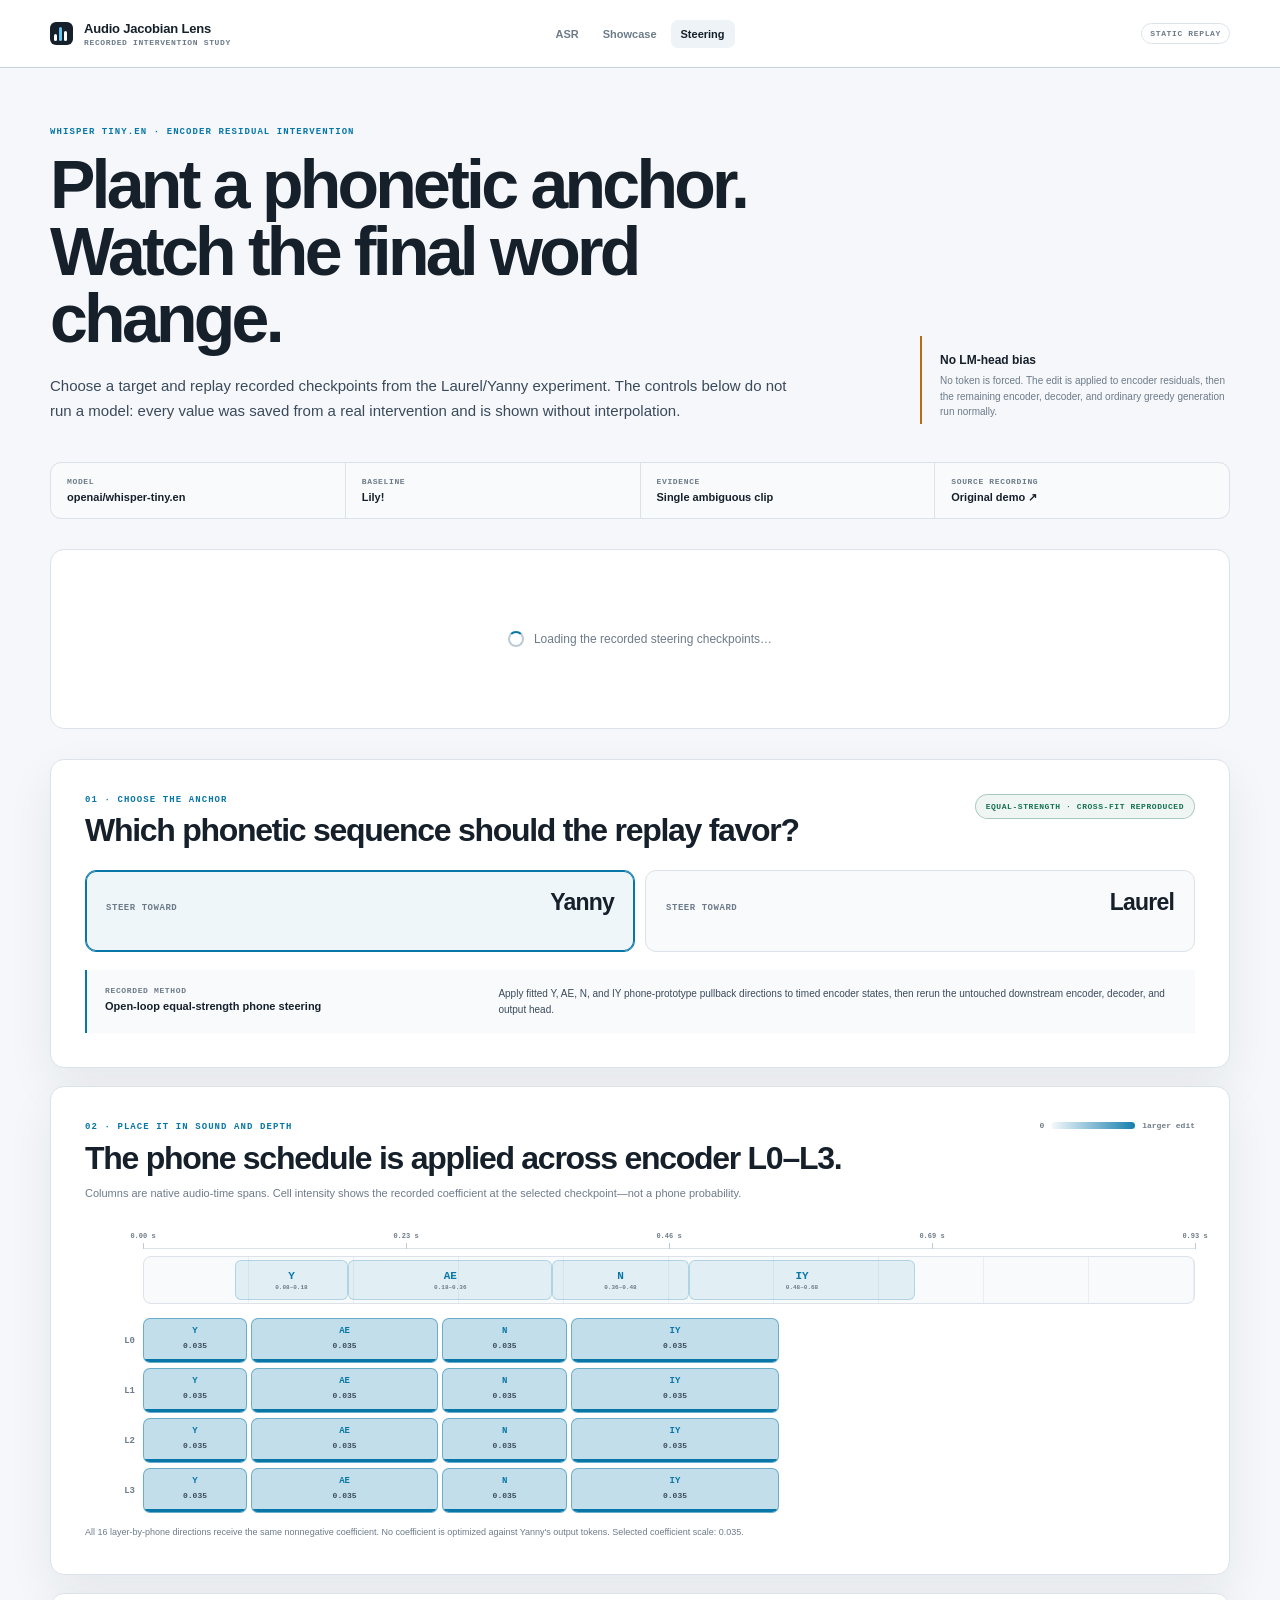
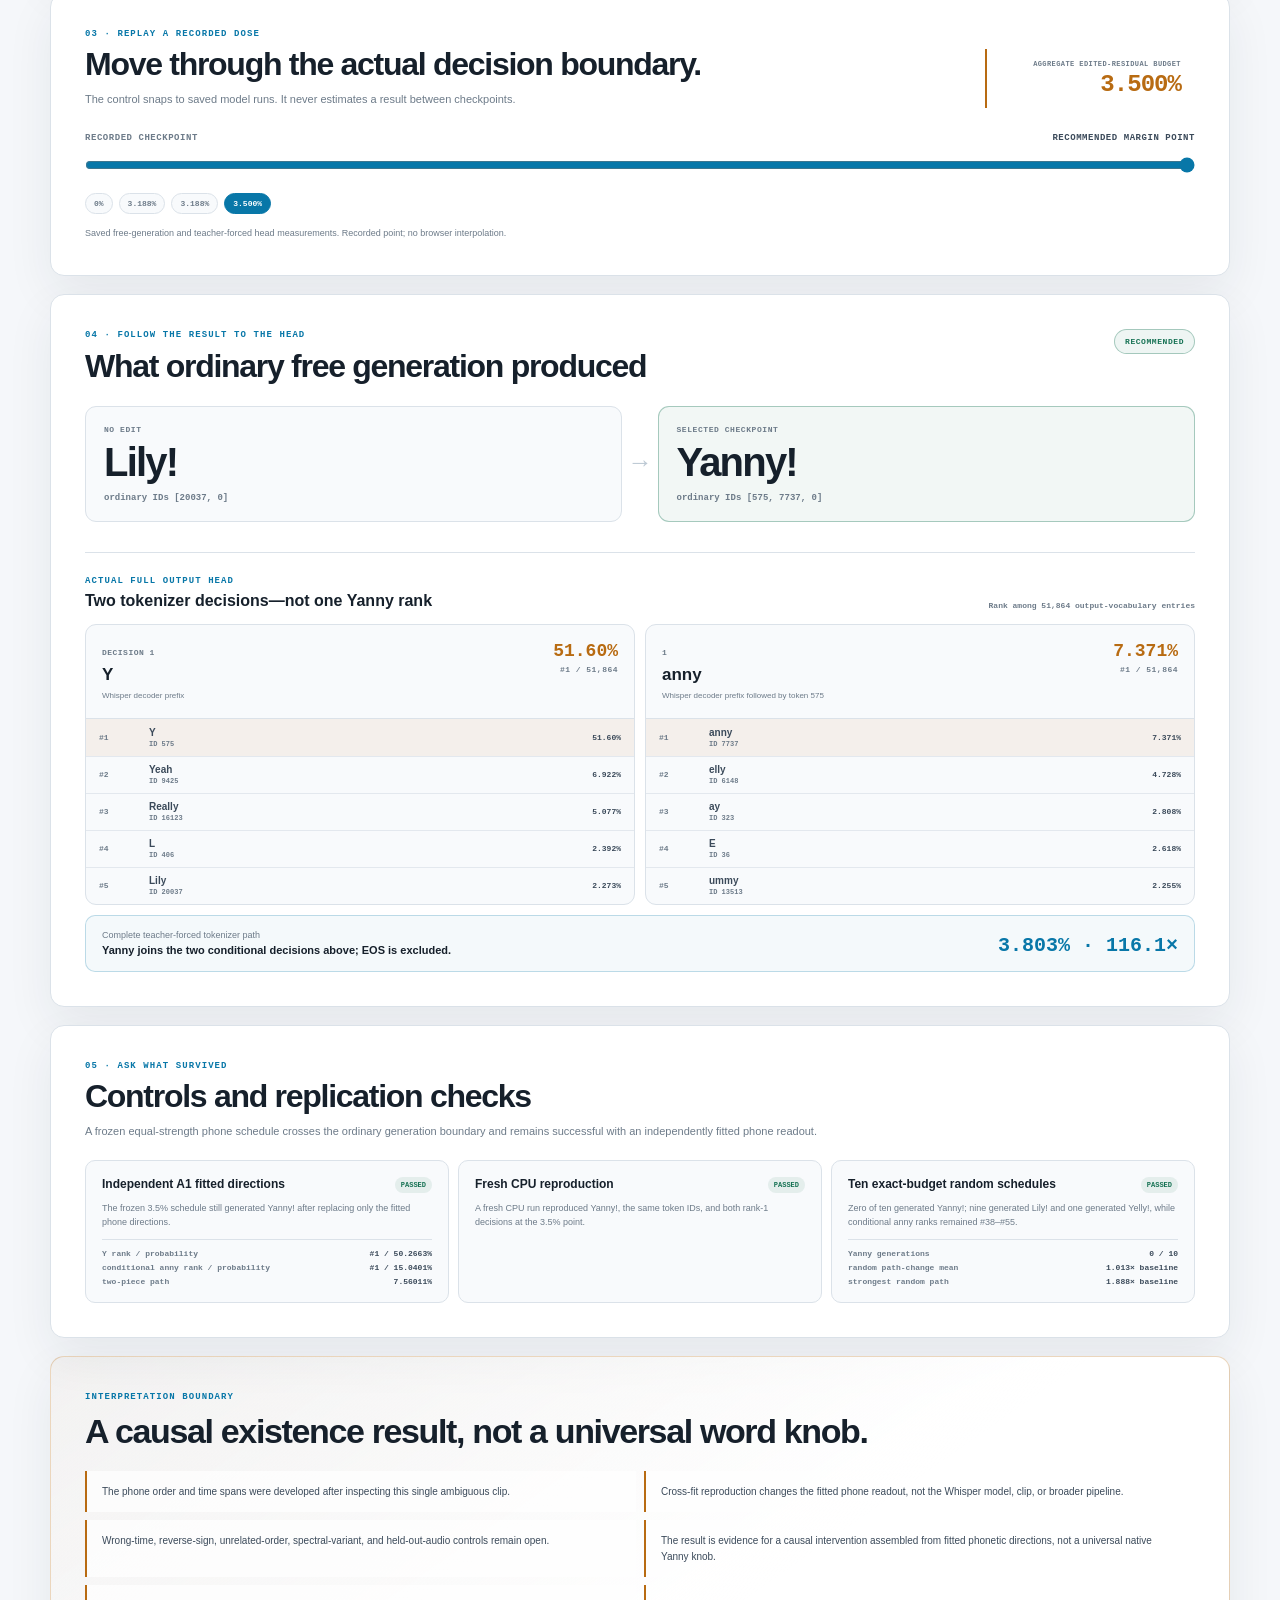
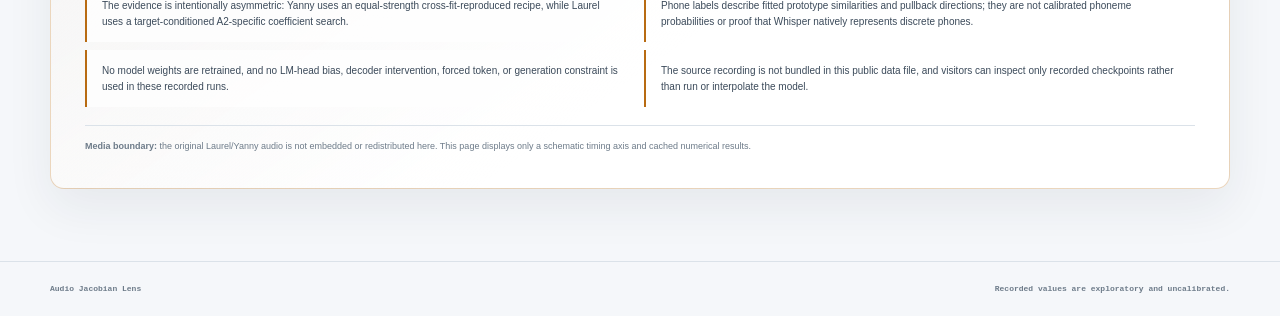
==== web/steering.html @ 64f0570a "Publish fitted-phone steering replay" ====
<!doctype html>
<html lang="en">
  <head>
    <meta charset="UTF-8" />
    <meta name="viewport" content="width=device-width, initial-scale=1.0" />
    <meta name="description" content="Interactive replay of recorded Whisper phone-signature steering experiments." />
    <meta name="theme-color" content="#f6f8fb" />
    <title>Phone Steering Replay · Audio Jacobian Lens</title>
    <link rel="icon" href="./favicon.svg" type="image/svg+xml" />
    <link rel="stylesheet" href="./steering.css?v=1" />
    <script src="./steering.js?v=1" defer></script>
  </head>
  <body data-results-url="./data/phone-steering-results.json">
    <a class="skip-link" href="#steering-main">Skip to the experiment</a>

    <header class="site-header">
      <a class="brand" href="./" aria-label="Audio Jacobian Lens home">
        <span class="brand-mark" aria-hidden="true"><i></i><i></i><i></i></span>
        <span><strong>Audio Jacobian Lens</strong><small>Recorded intervention study</small></span>
      </a>
      <nav aria-label="Project pages">
        <a href="./">ASR</a>
        <a href="./showcase.html">Showcase</a>
        <a href="./steering.html" aria-current="page">Steering</a>
      </nav>
      <span class="static-badge">STATIC REPLAY</span>
    </header>

    <main id="steering-main">
      <section class="hero" aria-labelledby="page-title">
        <div>
          <p class="eyebrow">WHISPER TINY.EN · ENCODER RESIDUAL INTERVENTION</p>
          <h1 id="page-title">Plant a phonetic anchor. Watch the final word change.</h1>
          <p class="hero-copy">Choose a target and replay recorded checkpoints from the Laurel/Yanny experiment. The controls below do not run a model: every value was saved from a real intervention and is shown without interpolation.</p>
        </div>
        <aside class="hero-boundary">
          <strong>No LM-head bias</strong>
          <span>No token is forced. The edit is applied to encoder residuals, then the remaining encoder, decoder, and ordinary greedy generation run normally.</span>
        </aside>
      </section>

      <section class="source-strip" aria-label="Experiment provenance">
        <div><span>Model</span><strong id="model-label">Loading…</strong></div>
        <div><span>Baseline</span><strong id="baseline-label">Loading…</strong></div>
        <div><span>Evidence</span><strong>Single ambiguous clip</strong></div>
        <a id="source-link" href="https://hrbosker.github.io/demos/laurel-yanny/" target="_blank" rel="noreferrer"><span>Source recording</span><strong>Original demo ↗</strong></a>
      </section>

      <div id="load-status" class="load-status" role="status" aria-live="polite">
        <span class="loader" aria-hidden="true"></span>
        Loading the recorded steering checkpoints…
      </div>

      <section id="steering-app" class="steering-app" hidden>
        <section class="target-panel" aria-labelledby="target-title">
          <div class="section-heading">
            <div>
              <p class="eyebrow">01 · CHOOSE THE ANCHOR</p>
              <h2 id="target-title">Which phonetic sequence should the replay favor?</h2>
            </div>
            <span id="evidence-badge" class="evidence-badge"></span>
          </div>
          <div class="target-buttons" role="group" aria-label="Steering target">
            <button type="button" data-target="yanny" aria-pressed="true"><span>Steer toward</span><strong>Yanny</strong></button>
            <button type="button" data-target="laurel" aria-pressed="false"><span>Steer toward</span><strong>Laurel</strong></button>
          </div>
          <div class="method-summary">
            <div><span>Recorded method</span><strong id="method-label"></strong></div>
            <p id="method-description"></p>
          </div>
        </section>

        <section class="schedule-panel" aria-labelledby="schedule-title">
          <div class="section-heading">
            <div>
              <p class="eyebrow">02 · PLACE IT IN SOUND AND DEPTH</p>
              <h2 id="schedule-title">The phone schedule is applied across encoder L0–L3.</h2>
              <p>Columns are native audio-time spans. Cell intensity shows the recorded coefficient at the selected checkpoint—not a phone probability.</p>
            </div>
            <div class="heat-legend" aria-label="Coefficient intensity legend"><span>0</span><i></i><span>larger edit</span></div>
          </div>
          <div class="phone-timeline" aria-label="Target phone timing">
            <div id="timeline-ruler" class="timeline-ruler"></div>
            <div id="phone-ribbon" class="phone-ribbon"></div>
          </div>
          <div id="coefficient-heatmap" class="coefficient-heatmap" role="table" aria-label="Steering coefficients by encoder layer and phone span"></div>
          <p id="coefficient-note" class="micro-note"></p>
        </section>

        <section class="checkpoint-panel" aria-labelledby="checkpoint-title">
          <div class="section-heading checkpoint-heading">
            <div>
              <p class="eyebrow">03 · REPLAY A RECORDED DOSE</p>
              <h2 id="checkpoint-title">Move through the actual decision boundary.</h2>
              <p>The control snaps to saved model runs. It never estimates a result between checkpoints.</p>
            </div>
            <div class="checkpoint-readout">
              <span>Aggregate edited-residual budget</span>
              <strong id="budget-value">—</strong>
            </div>
          </div>
          <label class="range-label" for="checkpoint-range"><span>Recorded checkpoint</span><output id="checkpoint-label" for="checkpoint-range">—</output></label>
          <input id="checkpoint-range" type="range" min="0" max="0" step="1" value="0" disabled />
          <div id="checkpoint-marks" class="checkpoint-marks" aria-label="Recorded checkpoint shortcuts"></div>
          <p id="checkpoint-note" class="micro-note"></p>
        </section>

        <section class="outcome-panel" aria-labelledby="outcome-title">
          <div class="section-heading">
            <div>
              <p class="eyebrow">04 · FOLLOW THE RESULT TO THE HEAD</p>
              <h2 id="outcome-title">What ordinary free generation produced</h2>
            </div>
            <span id="outcome-role" class="outcome-role"></span>
          </div>
          <div class="transcript-flow" aria-live="polite" aria-atomic="true">
            <article>
              <span>No edit</span>
              <strong id="baseline-transcript">—</strong>
              <code id="baseline-token-ids">—</code>
            </article>
            <i aria-hidden="true">→</i>
            <article id="selected-outcome-card">
              <span>Selected checkpoint</span>
              <strong id="selected-transcript">—</strong>
              <code id="selected-token-ids">—</code>
            </article>
          </div>

          <div class="decision-heading">
            <div><p class="eyebrow">ACTUAL FULL OUTPUT HEAD</p><h3 id="decision-title">Tokenizer decisions</h3></div>
            <span id="rank-semantics">Complete vocabulary competition</span>
          </div>
          <div id="decision-grid" class="decision-grid"></div>
          <div id="path-summary" class="path-summary" hidden></div>
        </section>

        <section class="controls-panel" aria-labelledby="controls-title">
          <div class="section-heading">
            <div>
              <p class="eyebrow">05 · ASK WHAT SURVIVED</p>
              <h2 id="controls-title">Controls and replication checks</h2>
              <p id="evidence-summary"></p>
            </div>
          </div>
          <div id="control-grid" class="control-grid"></div>
        </section>

        <section class="interpretation-panel" aria-labelledby="interpretation-title">
          <p class="eyebrow">INTERPRETATION BOUNDARY</p>
          <h2 id="interpretation-title">A causal existence result, not a universal word knob.</h2>
          <div id="caveat-list" class="caveat-list"></div>
          <p class="source-rights"><strong>Media boundary:</strong> the original Laurel/Yanny audio is not embedded or redistributed here. This page displays only a schematic timing axis and cached numerical results.</p>
        </section>
      </section>

      <noscript><p class="load-status error">This replay requires JavaScript to select and render its cached checkpoints.</p></noscript>
    </main>

    <footer><span>Audio Jacobian Lens</span><span>Recorded values are exploratory and uncalibrated.</span></footer>
  </body>
</html>
---- web/steering.css ----
:root {
  color-scheme: light;
  --bg: #f5f7fa;
  --paper: #ffffff;
  --paper-soft: #f8fafc;
  --ink: #16202b;
  --ink-soft: #3b4a5a;
  --muted: #6d7b89;
  --line: #dbe2e9;
  --line-strong: #bdc9d4;
  --blue: #0877a8;
  --blue-rgb: 8, 119, 168;
  --orange: #b86b12;
  --orange-rgb: 184, 107, 18;
  --green: #167254;
  --green-rgb: 22, 114, 84;
  --red: #a13c3c;
  --red-rgb: 161, 60, 60;
  --mono: ui-monospace, SFMono-Regular, Menlo, Monaco, Consolas, monospace;
  --sans: Inter, ui-sans-serif, -apple-system, BlinkMacSystemFont, "Segoe UI", sans-serif;
  --radius: 14px;
  --shadow: 0 18px 48px rgba(25, 42, 60, 0.07);
}

* { box-sizing: border-box; }
html { scroll-behavior: smooth; }
body { margin: 0; background: var(--bg); color: var(--ink); font-family: var(--sans); -webkit-font-smoothing: antialiased; }
button, input { font: inherit; }
button, a { -webkit-tap-highlight-color: transparent; }
a { color: inherit; }
.skip-link { position: fixed; z-index: 100; top: 8px; left: 8px; padding: 10px 14px; border-radius: 8px; background: var(--ink); color: white; transform: translateY(-150%); }
.skip-link:focus { transform: translateY(0); }

.site-header { position: sticky; z-index: 20; top: 0; display: grid; grid-template-columns: minmax(0, 1fr) auto minmax(0, 1fr); align-items: center; gap: 24px; min-height: 68px; padding: 0 max(24px, calc((100vw - 1180px) / 2)); border-bottom: 1px solid rgba(189, 201, 212, 0.8); background: rgba(255, 255, 255, 0.92); backdrop-filter: blur(16px); }
.brand { display: inline-flex; align-items: center; gap: 11px; width: max-content; text-decoration: none; }
.brand > span:last-child, .brand strong, .brand small { display: block; }
.brand strong { font-size: 13px; letter-spacing: -0.015em; }
.brand small { margin-top: 2px; color: var(--muted); font: 600 8px var(--mono); text-transform: uppercase; letter-spacing: 0.08em; }
.brand-mark { display: flex; align-items: flex-end; gap: 2px; width: 23px; height: 23px; padding: 4px; border-radius: 6px; background: var(--ink); }
.brand-mark i { display: block; width: 3px; border-radius: 2px; background: white; }
.brand-mark i:nth-child(1) { height: 7px; }
.brand-mark i:nth-child(2) { height: 14px; background: #63c5ed; }
.brand-mark i:nth-child(3) { height: 10px; }
.site-header nav { display: flex; align-items: center; gap: 4px; }
.site-header nav a { padding: 8px 10px; border-radius: 7px; color: var(--muted); font-size: 11px; font-weight: 650; text-decoration: none; }
.site-header nav a:hover, .site-header nav a:focus-visible { color: var(--ink); background: var(--paper-soft); }
.site-header nav a[aria-current="page"] { color: var(--ink); background: #eef3f7; }
.static-badge { justify-self: end; padding: 5px 8px; border: 1px solid var(--line); border-radius: 999px; color: var(--muted); font: 700 8px var(--mono); letter-spacing: 0.08em; }

main { width: min(1180px, calc(100% - 48px)); margin: 0 auto; padding: 58px 0 72px; }
.hero { display: grid; grid-template-columns: minmax(0, 1fr) 310px; align-items: end; gap: 56px; }
.eyebrow { margin: 0; color: var(--blue); font: 750 9px/1.4 var(--mono); letter-spacing: 0.12em; text-transform: uppercase; }
.hero h1 { max-width: 780px; margin: 12px 0 0; font-size: clamp(38px, 5.5vw, 68px); line-height: 0.99; letter-spacing: -0.055em; }
.hero-copy { max-width: 760px; margin: 20px 0 0; color: var(--ink-soft); font-size: 15px; line-height: 1.7; }
.hero-boundary { padding: 17px 0 4px 18px; border-left: 2px solid var(--orange); }
.hero-boundary strong, .hero-boundary span { display: block; }
.hero-boundary strong { font-size: 12px; }
.hero-boundary span { margin-top: 6px; color: var(--muted); font-size: 10px; line-height: 1.55; }

.source-strip { display: grid; grid-template-columns: repeat(4, minmax(0, 1fr)); gap: 1px; margin-top: 38px; overflow: hidden; border: 1px solid var(--line); border-radius: 11px; background: var(--line); }
.source-strip > * { min-width: 0; padding: 14px 16px; background: var(--paper-soft); text-decoration: none; }
.source-strip span, .source-strip strong { display: block; }
.source-strip span { color: var(--muted); font: 700 8px var(--mono); text-transform: uppercase; letter-spacing: 0.08em; }
.source-strip strong { margin-top: 5px; overflow: hidden; font-size: 11px; text-overflow: ellipsis; white-space: nowrap; }
.source-strip a:hover strong, .source-strip a:focus-visible strong { color: var(--blue); }

.load-status { display: flex; align-items: center; justify-content: center; gap: 10px; min-height: 180px; margin-top: 30px; border: 1px solid var(--line); border-radius: var(--radius); background: var(--paper); color: var(--muted); font-size: 12px; }
.load-status.error { display: block; min-height: 0; padding: 18px; border-color: rgba(var(--red-rgb), 0.35); color: var(--red); }
.loader { width: 16px; height: 16px; border: 2px solid var(--line-strong); border-top-color: var(--blue); border-radius: 50%; animation: spin 0.8s linear infinite; }
@keyframes spin { to { transform: rotate(360deg); } }

.steering-app { display: grid; gap: 18px; margin-top: 30px; }
.target-panel, .schedule-panel, .checkpoint-panel, .outcome-panel, .controls-panel, .interpretation-panel { padding: clamp(22px, 3vw, 34px); border: 1px solid var(--line); border-radius: var(--radius); background: var(--paper); box-shadow: var(--shadow); }
.section-heading { display: flex; align-items: flex-start; justify-content: space-between; gap: 24px; }
.section-heading h2 { max-width: 760px; margin: 7px 0 0; font-size: clamp(22px, 3vw, 32px); line-height: 1.1; letter-spacing: -0.04em; }
.section-heading > div > p:last-child { max-width: 760px; margin: 9px 0 0; color: var(--muted); font-size: 11px; line-height: 1.55; }

.evidence-badge, .outcome-role { flex: 0 0 auto; padding: 7px 10px; border: 1px solid var(--line); border-radius: 999px; color: var(--muted); font: 750 8px var(--mono); text-transform: uppercase; letter-spacing: 0.07em; }
.evidence-badge.strong { border-color: rgba(var(--green-rgb), 0.32); background: rgba(var(--green-rgb), 0.07); color: var(--green); }
.evidence-badge.caution { border-color: rgba(var(--orange-rgb), 0.34); background: rgba(var(--orange-rgb), 0.07); color: var(--orange); }
.evidence-badge.limited { border-color: rgba(var(--red-rgb), 0.28); background: rgba(var(--red-rgb), 0.06); color: var(--red); }

.target-buttons { display: grid; grid-template-columns: repeat(2, minmax(0, 1fr)); gap: 10px; margin-top: 22px; }
.target-buttons button { position: relative; display: flex; align-items: baseline; justify-content: space-between; gap: 12px; min-height: 82px; padding: 18px 20px; border: 1px solid var(--line); border-radius: 11px; background: var(--paper-soft); color: var(--ink); cursor: pointer; text-align: left; transition: border-color 150ms ease, background 150ms ease, transform 150ms ease; }
.target-buttons button:hover { transform: translateY(-1px); border-color: var(--line-strong); }
.target-buttons button:focus-visible { outline: 3px solid rgba(var(--blue-rgb), 0.2); outline-offset: 2px; }
.target-buttons button[aria-pressed="true"] { border-color: var(--blue); background: rgba(var(--blue-rgb), 0.065); box-shadow: inset 0 0 0 1px var(--blue); }
.target-buttons span { color: var(--muted); font: 700 9px var(--mono); text-transform: uppercase; letter-spacing: 0.06em; }
.target-buttons strong { font-size: 23px; letter-spacing: -0.035em; }
.method-summary { display: grid; grid-template-columns: minmax(210px, 0.7fr) minmax(0, 1.3fr); gap: 28px; margin-top: 18px; padding: 16px 18px; border-left: 2px solid var(--blue); background: var(--paper-soft); }
.method-summary span, .method-summary strong { display: block; }
.method-summary span { color: var(--muted); font: 700 8px var(--mono); text-transform: uppercase; letter-spacing: 0.08em; }
.method-summary strong { margin-top: 5px; font-size: 11px; }
.method-summary p { margin: 0; color: var(--ink-soft); font-size: 10px; line-height: 1.55; }

.heat-legend { display: grid; grid-template-columns: auto 84px auto; align-items: center; gap: 7px; color: var(--muted); font: 650 8px var(--mono); }
.heat-legend i { height: 7px; border-radius: 999px; background: linear-gradient(90deg, rgba(var(--blue-rgb), 0.04), rgba(var(--blue-rgb), 0.94)); }
.phone-timeline { margin-top: 24px; padding-left: 58px; }
.timeline-ruler { position: relative; height: 23px; border-bottom: 1px solid var(--line); }
.timeline-tick { position: absolute; bottom: -1px; width: 1px; height: 6px; background: var(--line-strong); }
.timeline-tick span { position: absolute; bottom: 9px; left: 0; color: var(--muted); font: 650 7px var(--mono); transform: translateX(-50%); white-space: nowrap; }
.phone-ribbon { position: relative; height: 48px; margin-top: 7px; overflow: hidden; border: 1px solid var(--line); border-radius: 8px; background: repeating-linear-gradient(90deg, var(--paper-soft), var(--paper-soft) calc(10% - 1px), var(--line) 10%); }
.phone-segment { position: absolute; top: 3px; bottom: 3px; display: grid; place-content: center; min-width: 2px; overflow: hidden; border: 1px solid rgba(var(--blue-rgb), 0.22); border-radius: 6px; background: rgba(var(--blue-rgb), 0.09); text-align: center; }
.phone-segment strong { color: var(--blue); font: 800 11px var(--mono); }
.phone-segment small { margin-top: 2px; color: var(--muted); font: 650 6px var(--mono); }
.coefficient-heatmap { display: grid; gap: 5px; margin-top: 14px; }
.heatmap-row { display: grid; grid-template-columns: 50px minmax(0, 1fr); align-items: stretch; gap: 8px; }
.heatmap-layer { display: grid; place-items: center end; color: var(--muted); font: 750 9px var(--mono); }
.heatmap-cells { display: grid; gap: 4px; }
.heatmap-cell { position: relative; min-width: 0; min-height: 45px; padding: 7px 6px; overflow: hidden; border: 1px solid rgba(var(--blue-rgb), calc(0.10 + var(--heat) * 0.38)); border-radius: 7px; background: rgba(var(--blue-rgb), calc(0.025 + var(--heat) * 0.22)); color: var(--ink-soft); text-align: center; }
.heatmap-cell::after { position: absolute; right: 0; bottom: 0; left: 0; height: 3px; background: rgba(var(--blue-rgb), calc(0.10 + var(--heat) * 0.90)); content: ""; }
.heatmap-cell strong, .heatmap-cell span { display: block; overflow: hidden; text-overflow: ellipsis; white-space: nowrap; }
.heatmap-cell strong { color: var(--blue); font: 750 9px var(--mono); }
.heatmap-cell span { margin-top: 5px; font: 650 8px var(--mono); }
.heatmap-cell.zero { border-color: var(--line); background: var(--paper-soft); opacity: 0.66; }
.micro-note { margin: 13px 0 0; color: var(--muted); font-size: 9px; line-height: 1.5; }

.checkpoint-heading { align-items: end; }
.checkpoint-readout { min-width: 210px; padding: 11px 14px; border-left: 2px solid var(--orange); text-align: right; }
.checkpoint-readout span, .checkpoint-readout strong { display: block; }
.checkpoint-readout span { color: var(--muted); font: 700 7px var(--mono); text-transform: uppercase; letter-spacing: 0.06em; }
.checkpoint-readout strong { margin-top: 5px; color: var(--orange); font: 750 24px/1 var(--mono); letter-spacing: -0.04em; }
.range-label { display: flex; justify-content: space-between; gap: 20px; margin-top: 25px; color: var(--muted); font: 700 9px var(--mono); text-transform: uppercase; letter-spacing: 0.06em; }
.range-label output { color: var(--ink-soft); text-align: right; }
#checkpoint-range { width: 100%; height: 30px; margin: 7px 0 0; accent-color: var(--blue); cursor: pointer; }
#checkpoint-range:focus-visible { outline: 3px solid rgba(var(--blue-rgb), 0.18); outline-offset: 3px; }
.checkpoint-marks { display: flex; flex-wrap: wrap; gap: 6px; margin-top: 9px; }
.checkpoint-marks button { padding: 5px 8px; border: 1px solid var(--line); border-radius: 999px; background: var(--paper-soft); color: var(--muted); font: 700 8px var(--mono); cursor: pointer; }
.checkpoint-marks button:hover, .checkpoint-marks button:focus-visible { border-color: var(--blue); color: var(--blue); }
.checkpoint-marks button[aria-current="true"] { border-color: var(--blue); background: var(--blue); color: white; }

.transcript-flow { display: grid; grid-template-columns: minmax(0, 1fr) auto minmax(0, 1fr); align-items: stretch; gap: 10px; margin-top: 22px; }
.transcript-flow > i { align-self: center; color: var(--line-strong); font: 400 25px var(--mono); font-style: normal; }
.transcript-flow article { min-width: 0; padding: 18px; border: 1px solid var(--line); border-radius: 11px; background: var(--paper-soft); }
.transcript-flow article.changed { border-color: rgba(var(--green-rgb), 0.35); background: rgba(var(--green-rgb), 0.055); }
.transcript-flow article.miss { border-color: rgba(var(--orange-rgb), 0.32); background: rgba(var(--orange-rgb), 0.045); }
.transcript-flow span, .transcript-flow strong, .transcript-flow code { display: block; }
.transcript-flow span { color: var(--muted); font: 700 8px var(--mono); text-transform: uppercase; letter-spacing: 0.07em; }
.transcript-flow strong { margin-top: 8px; overflow-wrap: anywhere; font-size: clamp(25px, 3.5vw, 40px); line-height: 1; letter-spacing: -0.045em; }
.transcript-flow code { margin-top: 11px; color: var(--muted); font: 650 9px var(--mono); }
.outcome-role.success { border-color: rgba(var(--green-rgb), 0.34); background: rgba(var(--green-rgb), 0.07); color: var(--green); }
.outcome-role.boundary { border-color: rgba(var(--orange-rgb), 0.34); background: rgba(var(--orange-rgb), 0.07); color: var(--orange); }

.decision-heading { display: flex; align-items: end; justify-content: space-between; gap: 20px; margin-top: 30px; padding-top: 22px; border-top: 1px solid var(--line); }
.decision-heading h3 { margin: 5px 0 0; font-size: 16px; }
.decision-heading > span { color: var(--muted); font: 650 8px var(--mono); text-align: right; }
.decision-grid { display: grid; grid-template-columns: repeat(2, minmax(0, 1fr)); gap: 10px; margin-top: 14px; }
.decision-grid.single { grid-template-columns: minmax(0, 1fr); }
.decision-card { min-width: 0; overflow: hidden; border: 1px solid var(--line); border-radius: 11px; background: var(--paper-soft); }
.decision-card-header { display: grid; grid-template-columns: minmax(0, 1fr) auto; align-items: start; gap: 12px; padding: 16px; }
.decision-card-header > div > span { color: var(--muted); font: 700 8px var(--mono); text-transform: uppercase; letter-spacing: 0.06em; }
.decision-card-header h4 { margin: 6px 0 0; font-size: 17px; }
.decision-card-header p { margin: 5px 0 0; color: var(--muted); font-size: 8px; line-height: 1.4; }
.target-metric { text-align: right; }
.target-metric strong, .target-metric span { display: block; }
.target-metric strong { color: var(--orange); font: 750 18px var(--mono); }
.target-metric span { margin-top: 4px; color: var(--ink-soft); font: 750 10px var(--mono); }
.candidate-table { border-top: 1px solid var(--line); }
.candidate-row { display: grid; grid-template-columns: 42px minmax(0, 1fr) 74px; align-items: center; gap: 8px; min-height: 37px; padding: 6px 13px; border-top: 1px solid rgba(219, 226, 233, 0.72); color: var(--ink-soft); }
.candidate-row:first-child { border-top: 0; }
.candidate-row.target { background: rgba(var(--orange-rgb), 0.07); }
.candidate-row > span:first-child { color: var(--muted); font: 750 8px var(--mono); }
.candidate-token { min-width: 0; }
.candidate-token strong, .candidate-token small { display: block; overflow: hidden; text-overflow: ellipsis; white-space: nowrap; }
.candidate-token strong { font-size: 10px; }
.candidate-token small { margin-top: 2px; color: var(--muted); font: 600 7px var(--mono); }
.candidate-row > span:last-child { color: var(--ink-soft); font: 650 8px var(--mono); text-align: right; }
.path-summary { display: grid; grid-template-columns: minmax(0, 1fr) auto; align-items: center; gap: 18px; margin-top: 10px; padding: 14px 16px; border: 1px solid rgba(var(--blue-rgb), 0.24); border-radius: 10px; background: rgba(var(--blue-rgb), 0.045); }
.path-summary span, .path-summary strong { display: block; }
.path-summary span { color: var(--muted); font-size: 9px; }
.path-summary strong { margin-top: 4px; font-size: 11px; }
.path-summary > strong { color: var(--blue); font: 750 20px var(--mono); }

.control-grid { display: grid; grid-template-columns: repeat(3, minmax(0, 1fr)); gap: 9px; margin-top: 20px; }
.control-card { min-width: 0; padding: 16px; border: 1px solid var(--line); border-radius: 10px; background: var(--paper-soft); }
.control-card header { display: flex; align-items: flex-start; justify-content: space-between; gap: 8px; }
.control-card h3 { margin: 0; font-size: 12px; }
.control-status { padding: 4px 6px; border-radius: 999px; background: #edf2f5; color: var(--muted); font: 750 7px var(--mono); text-transform: uppercase; }
.control-status.pass, .control-status.passed, .control-status.supports { background: rgba(var(--green-rgb), 0.09); color: var(--green); }
.control-status.fail, .control-status.failed, .control-status.limitation { background: rgba(var(--orange-rgb), 0.10); color: var(--orange); }
.control-card > p { margin: 9px 0 0; color: var(--muted); font-size: 9px; line-height: 1.5; }
.control-metrics { display: grid; gap: 5px; margin-top: 10px; padding-top: 9px; border-top: 1px solid var(--line); }
.control-metrics div { display: flex; justify-content: space-between; gap: 8px; color: var(--muted); font: 650 8px var(--mono); }
.control-metrics strong { color: var(--ink-soft); text-align: right; }

.interpretation-panel { border-color: rgba(var(--orange-rgb), 0.28); background: linear-gradient(145deg, rgba(var(--orange-rgb), 0.035), white 58%); }
.interpretation-panel h2 { max-width: 820px; margin: 8px 0 0; font-size: clamp(24px, 3vw, 34px); letter-spacing: -0.04em; }
.caveat-list { display: grid; grid-template-columns: repeat(2, minmax(0, 1fr)); gap: 8px; margin-top: 20px; }
.caveat-list p { margin: 0; padding: 13px 15px; border-left: 2px solid var(--orange); background: rgba(255, 255, 255, 0.72); color: var(--ink-soft); font-size: 10px; line-height: 1.55; }
.source-rights { margin: 18px 0 0; padding-top: 14px; border-top: 1px solid var(--line); color: var(--muted); font-size: 9px; line-height: 1.5; }

footer { display: flex; justify-content: space-between; gap: 20px; padding: 22px max(24px, calc((100vw - 1180px) / 2)); border-top: 1px solid var(--line); color: var(--muted); font: 650 8px var(--mono); }

@media (max-width: 820px) {
  .site-header { grid-template-columns: minmax(0, 1fr) auto; padding: 0 18px; }
  .site-header nav { display: none; }
  .hero { grid-template-columns: 1fr; gap: 24px; }
  .hero-boundary { max-width: 560px; }
  .source-strip { grid-template-columns: repeat(2, minmax(0, 1fr)); }
  .section-heading, .checkpoint-heading { display: grid; }
  .evidence-badge, .outcome-role { justify-self: start; }
  .checkpoint-readout { min-width: 0; text-align: left; }
  .method-summary { grid-template-columns: 1fr; gap: 12px; }
  .decision-grid, .control-grid { grid-template-columns: 1fr; }
}

@media (max-width: 560px) {
  main { width: min(100% - 28px, 1180px); padding-top: 36px; }
  .static-badge { display: none; }
  .hero h1 { font-size: 40px; }
  .source-strip, .target-buttons { grid-template-columns: 1fr; }
  .target-buttons button { min-height: 70px; }
  .target-panel, .schedule-panel, .checkpoint-panel, .outcome-panel, .controls-panel, .interpretation-panel { padding: 19px 16px; }
  .heat-legend { display: none; }
  .phone-timeline { padding-left: 40px; }
  .heatmap-row { grid-template-columns: 32px minmax(0, 1fr); gap: 5px; }
  .heatmap-cell { min-height: 42px; padding-inline: 3px; }
  .heatmap-cell span { font-size: 7px; }
  .transcript-flow { grid-template-columns: 1fr; }
  .transcript-flow > i { justify-self: center; transform: rotate(90deg); }
  .decision-heading { display: grid; }
  .decision-heading > span { text-align: left; }
  .candidate-row { grid-template-columns: 34px minmax(0, 1fr) 65px; padding-inline: 9px; }
  .caveat-list { grid-template-columns: 1fr; }
  footer { display: grid; padding-inline: 18px; }
}

@media (prefers-reduced-motion: reduce) {
  *, *::before, *::after { scroll-behavior: auto !important; animation-duration: 0.01ms !important; transition-duration: 0.01ms !important; }
}
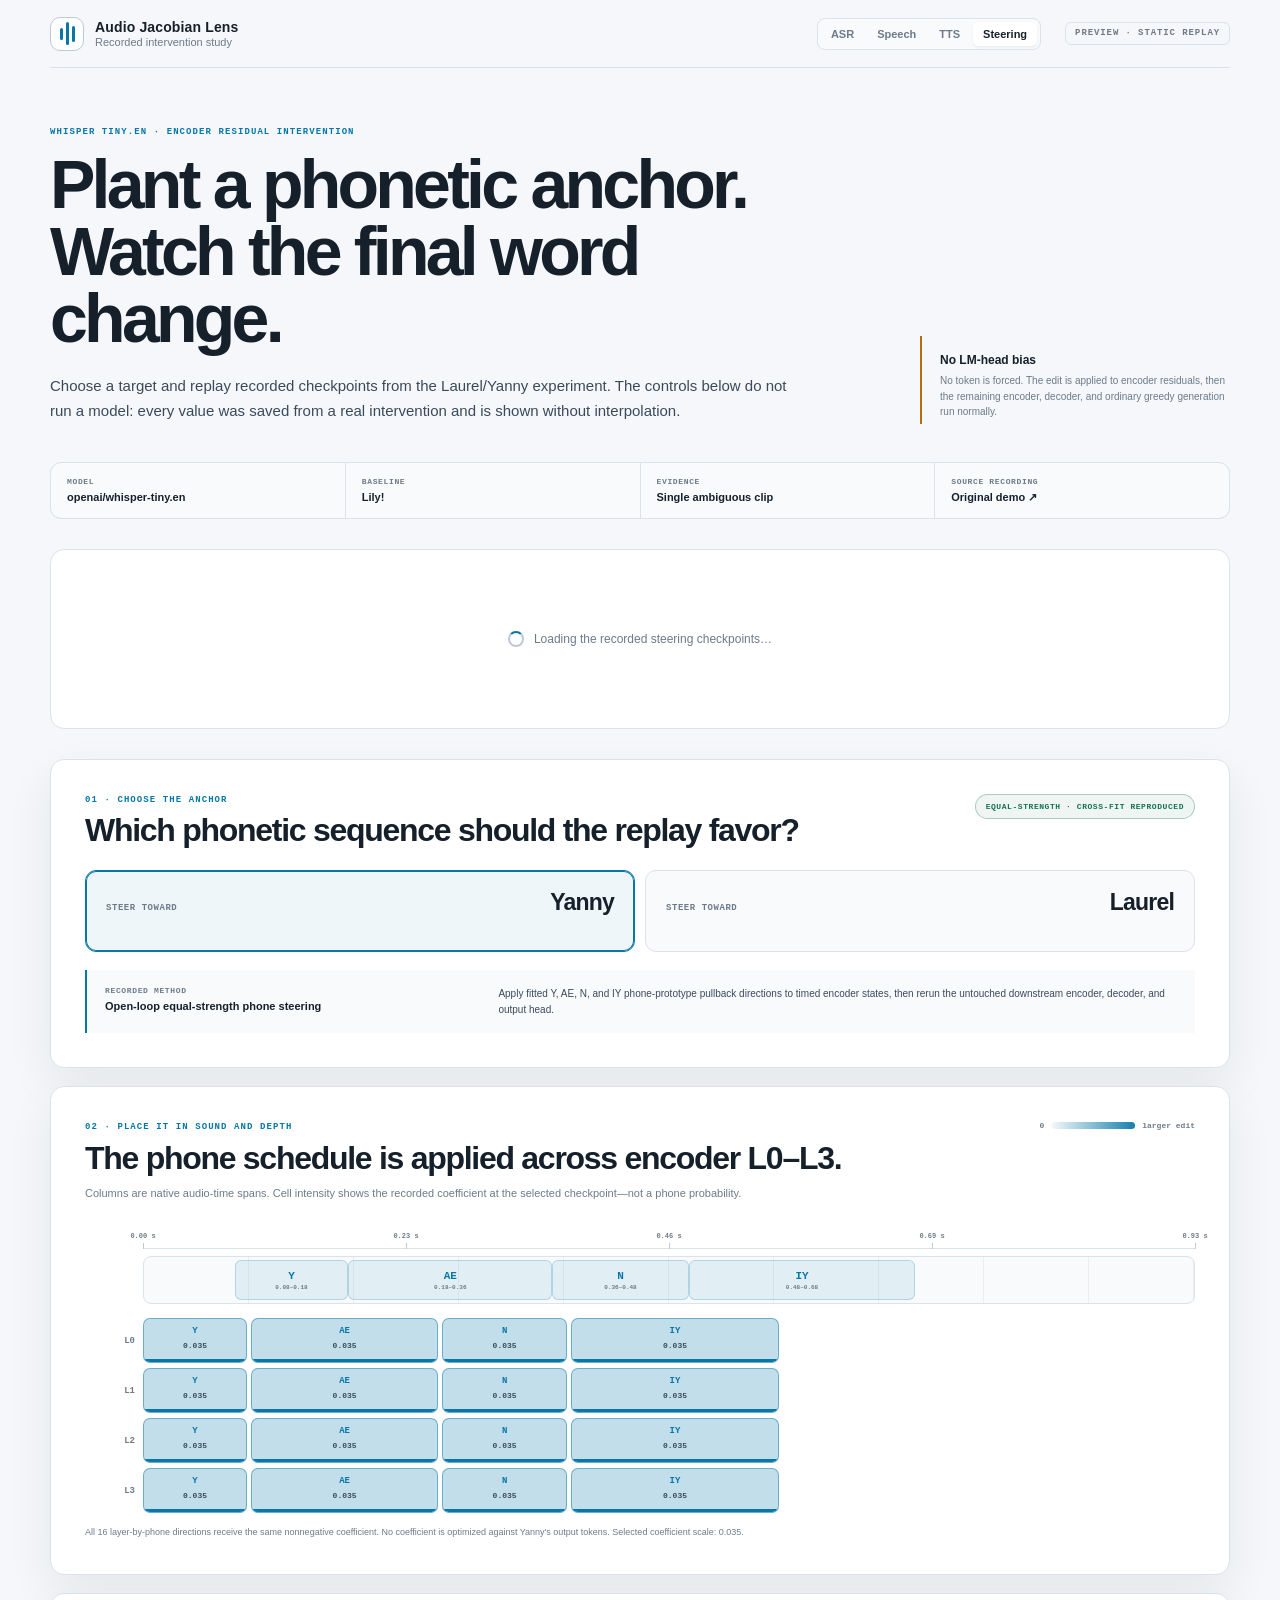
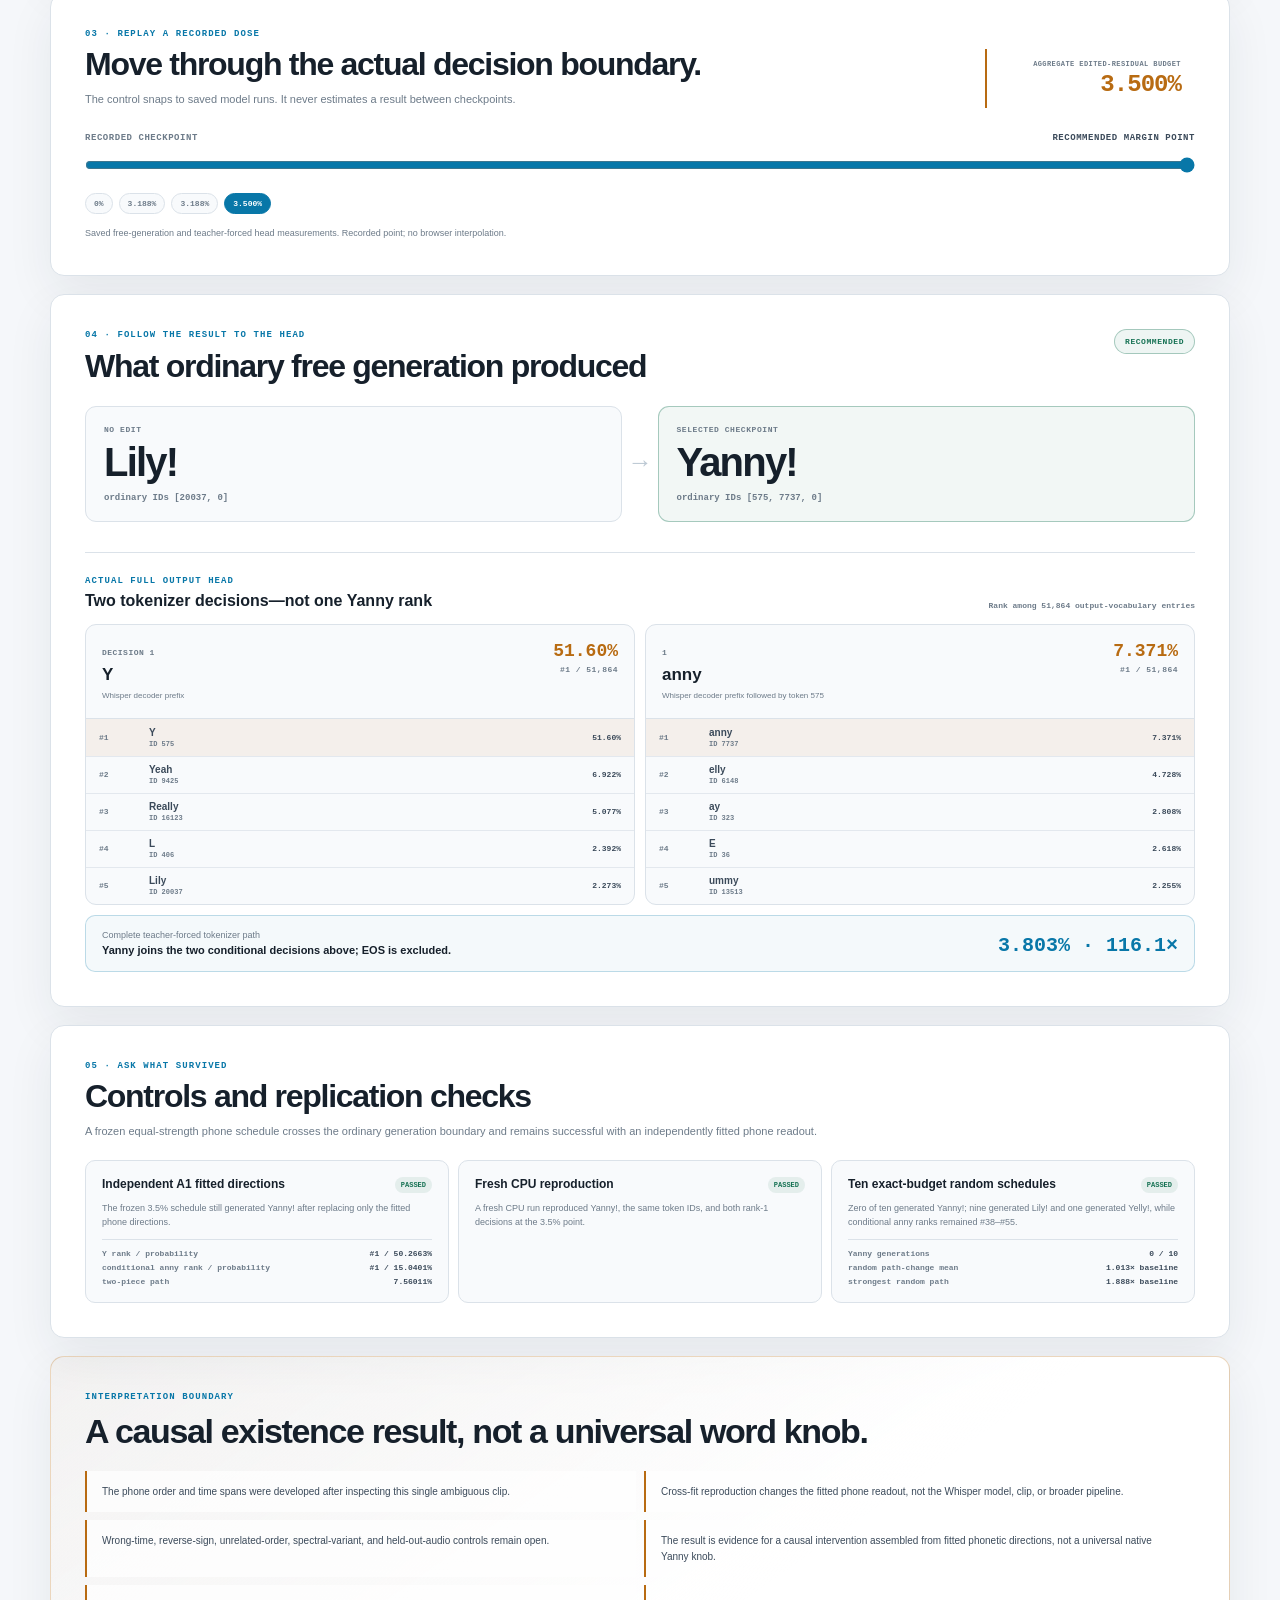
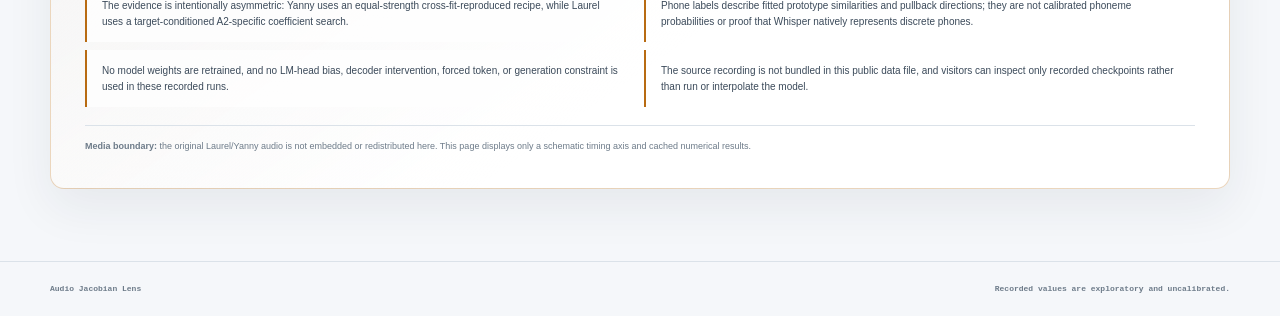
==== commit 7b64db31: "Unify public explorer navigation" ====
--- a/web/steering.html
+++ b/web/steering.html
@@ -16,14 +16,15 @@
     <header class="site-header">
       <a class="brand" href="./" aria-label="Audio Jacobian Lens home">
         <span class="brand-mark" aria-hidden="true"><i></i><i></i><i></i></span>
-        <span><strong>Audio Jacobian Lens</strong><small>Recorded intervention study</small></span>
+        <span class="brand-copy"><strong>Audio Jacobian Lens</strong><small>Recorded intervention study</small></span>
       </a>
-      <nav aria-label="Project pages">
+      <nav class="site-nav" aria-label="Model explorers">
         <a href="./">ASR</a>
-        <a href="./showcase.html">Showcase</a>
-        <a href="./steering.html" aria-current="page">Steering</a>
+        <a href="./">Speech</a>
+        <a href="./chatterbox">TTS</a>
+        <a class="active" href="./steering.html" aria-current="page">Steering</a>
       </nav>
-      <span class="static-badge">STATIC REPLAY</span>
+      <span class="static-badge">PREVIEW · STATIC REPLAY</span>
     </header>
 
     <main id="steering-main">
--- a/web/steering.css
+++ b/web/steering.css
@@ -31,21 +31,21 @@
 .skip-link { position: fixed; z-index: 100; top: 8px; left: 8px; padding: 10px 14px; border-radius: 8px; background: var(--ink); color: white; transform: translateY(-150%); }
 .skip-link:focus { transform: translateY(0); }
 
-.site-header { position: sticky; z-index: 20; top: 0; display: grid; grid-template-columns: minmax(0, 1fr) auto minmax(0, 1fr); align-items: center; gap: 24px; min-height: 68px; padding: 0 max(24px, calc((100vw - 1180px) / 2)); border-bottom: 1px solid rgba(189, 201, 212, 0.8); background: rgba(255, 255, 255, 0.92); backdrop-filter: blur(16px); }
-.brand { display: inline-flex; align-items: center; gap: 11px; width: max-content; text-decoration: none; }
-.brand > span:last-child, .brand strong, .brand small { display: block; }
-.brand strong { font-size: 13px; letter-spacing: -0.015em; }
-.brand small { margin-top: 2px; color: var(--muted); font: 600 8px var(--mono); text-transform: uppercase; letter-spacing: 0.08em; }
-.brand-mark { display: flex; align-items: flex-end; gap: 2px; width: 23px; height: 23px; padding: 4px; border-radius: 6px; background: var(--ink); }
-.brand-mark i { display: block; width: 3px; border-radius: 2px; background: white; }
-.brand-mark i:nth-child(1) { height: 7px; }
-.brand-mark i:nth-child(2) { height: 14px; background: #63c5ed; }
-.brand-mark i:nth-child(3) { height: 10px; }
-.site-header nav { display: flex; align-items: center; gap: 4px; }
-.site-header nav a { padding: 8px 10px; border-radius: 7px; color: var(--muted); font-size: 11px; font-weight: 650; text-decoration: none; }
-.site-header nav a:hover, .site-header nav a:focus-visible { color: var(--ink); background: var(--paper-soft); }
-.site-header nav a[aria-current="page"] { color: var(--ink); background: #eef3f7; }
-.static-badge { justify-self: end; padding: 5px 8px; border: 1px solid var(--line); border-radius: 999px; color: var(--muted); font: 700 8px var(--mono); letter-spacing: 0.08em; }
+.site-header { width: min(1180px, calc(100% - 48px)); min-height: 68px; margin-inline: auto; display: flex; align-items: center; gap: 24px; border-bottom: 1px solid var(--line); }
+.brand { display: inline-flex; align-items: center; gap: 11px; color: inherit; text-decoration: none; }
+.brand-copy strong, .brand-copy small { display: block; }
+.brand-copy strong { font-size: 14px; font-weight: 700; letter-spacing: 0.01em; }
+.brand-copy small { margin-top: 1px; color: var(--muted); font-size: 11px; }
+.brand-mark { width: 34px; height: 34px; display: flex; align-items: center; justify-content: center; gap: 3px; border: 1px solid var(--line-strong); border-radius: 10px; background: var(--paper); }
+.brand-mark i { width: 3px; border-radius: 4px; background: var(--blue); }
+.brand-mark i:nth-child(1) { height: 12px; }
+.brand-mark i:nth-child(2) { height: 23px; }
+.brand-mark i:nth-child(3) { height: 16px; }
+.site-nav { display: flex; align-items: center; gap: 3px; margin-left: auto; padding: 3px; border: 1px solid var(--line); border-radius: 8px; background: var(--paper-soft); }
+.site-nav a { padding: 6px 10px; border-radius: 5px; color: var(--muted); font-size: 11px; font-weight: 700; text-decoration: none; }
+.site-nav a:hover, .site-nav a:focus-visible { color: var(--ink); }
+.site-nav a.active, .site-nav a[aria-current="page"] { background: var(--paper); color: var(--ink); box-shadow: 0 1px 2px rgba(24, 33, 42, 0.08); }
+.static-badge { padding: 6px 9px; border: 1px solid var(--line); border-radius: 6px; color: var(--muted); font: 650 9px/1 var(--mono); letter-spacing: 0.1em; white-space: nowrap; }
 
 main { width: min(1180px, calc(100% - 48px)); margin: 0 auto; padding: 58px 0 72px; }
 .hero { display: grid; grid-template-columns: minmax(0, 1fr) 310px; align-items: end; gap: 56px; }
@@ -191,9 +191,11 @@
 
 footer { display: flex; justify-content: space-between; gap: 20px; padding: 22px max(24px, calc((100vw - 1180px) / 2)); border-top: 1px solid var(--line); color: var(--muted); font: 650 8px var(--mono); }
 
+@media (max-width: 980px) {
+  .static-badge { display: none; }
+}
+
 @media (max-width: 820px) {
-  .site-header { grid-template-columns: minmax(0, 1fr) auto; padding: 0 18px; }
-  .site-header nav { display: none; }
   .hero { grid-template-columns: 1fr; gap: 24px; }
   .hero-boundary { max-width: 560px; }
   .source-strip { grid-template-columns: repeat(2, minmax(0, 1fr)); }
@@ -204,9 +206,16 @@
   .decision-grid, .control-grid { grid-template-columns: 1fr; }
 }
 
+@media (max-width: 740px) {
+  .site-header { width: min(100% - 28px, 1180px); min-height: auto; flex-wrap: wrap; gap: 10px; padding: 12px 0; }
+  .brand { flex: 1 1 auto; }
+  .brand-copy small { display: none; }
+  .site-nav { order: 3; width: 100%; }
+  .site-nav a { flex: 1; text-align: center; }
+}
+
 @media (max-width: 560px) {
   main { width: min(100% - 28px, 1180px); padding-top: 36px; }
-  .static-badge { display: none; }
   .hero h1 { font-size: 40px; }
   .source-strip, .target-buttons { grid-template-columns: 1fr; }
   .target-buttons button { min-height: 70px; }
@@ -225,6 +234,12 @@
   footer { display: grid; padding-inline: 18px; }
 }
 
+@media (max-width: 430px) {
+  .site-header { width: min(100% - 20px, 1180px); }
+  .brand-mark { width: 30px; height: 30px; }
+  .brand-copy strong { font-size: 12px; }
+}
+
 @media (prefers-reduced-motion: reduce) {
   *, *::before, *::after { scroll-behavior: auto !important; animation-duration: 0.01ms !important; transition-duration: 0.01ms !important; }
 }
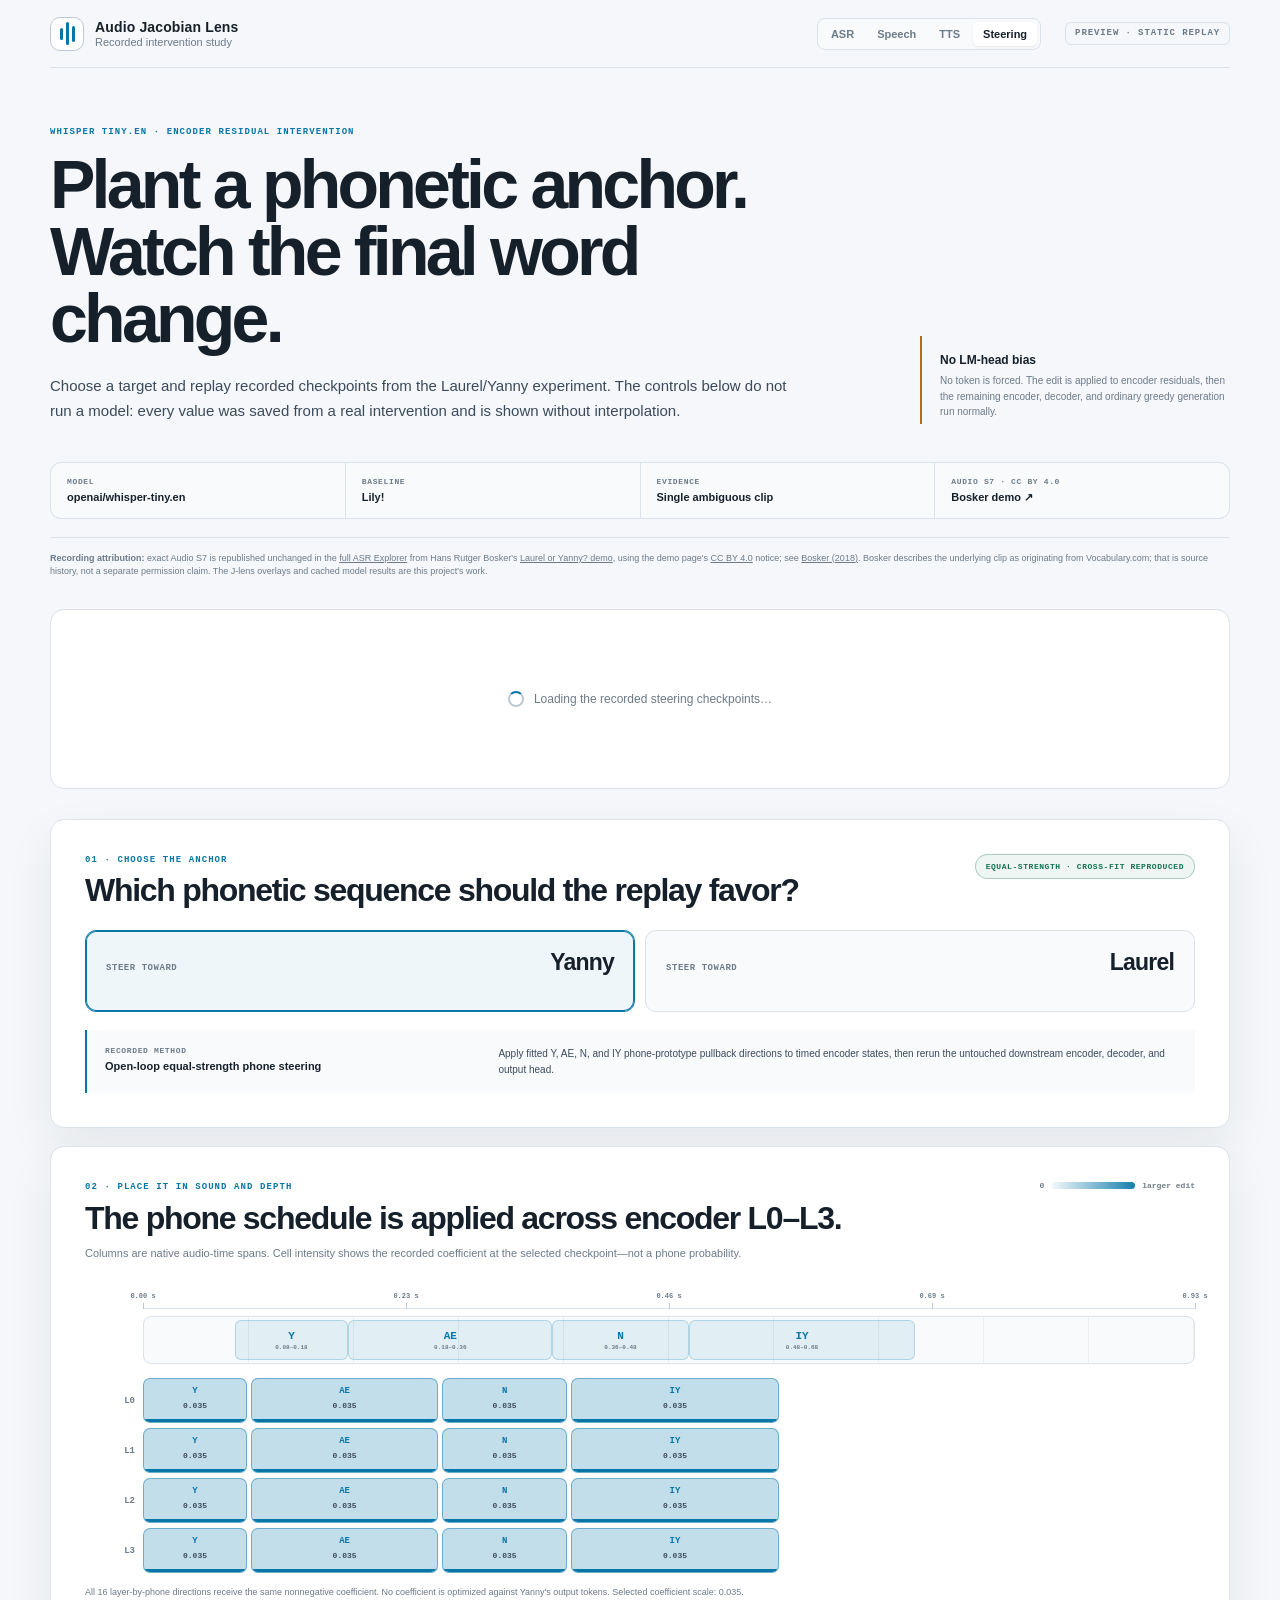
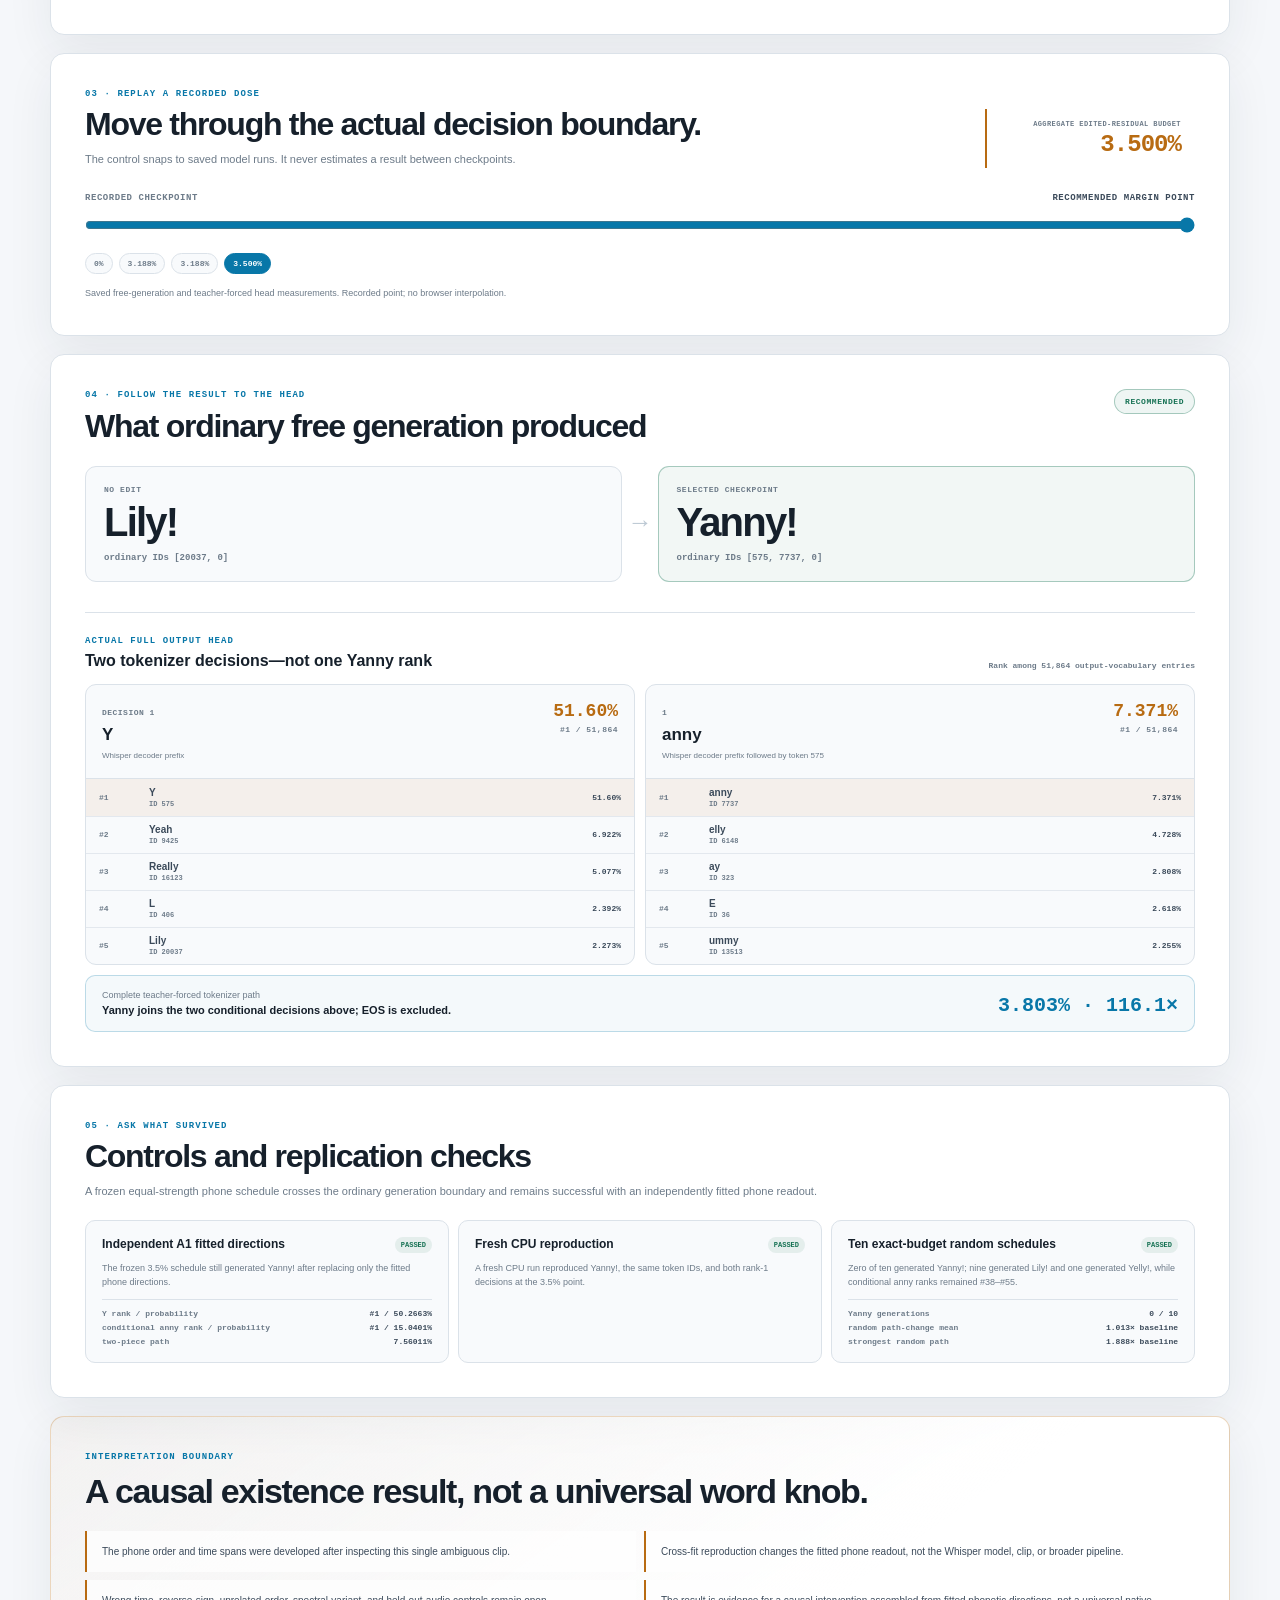
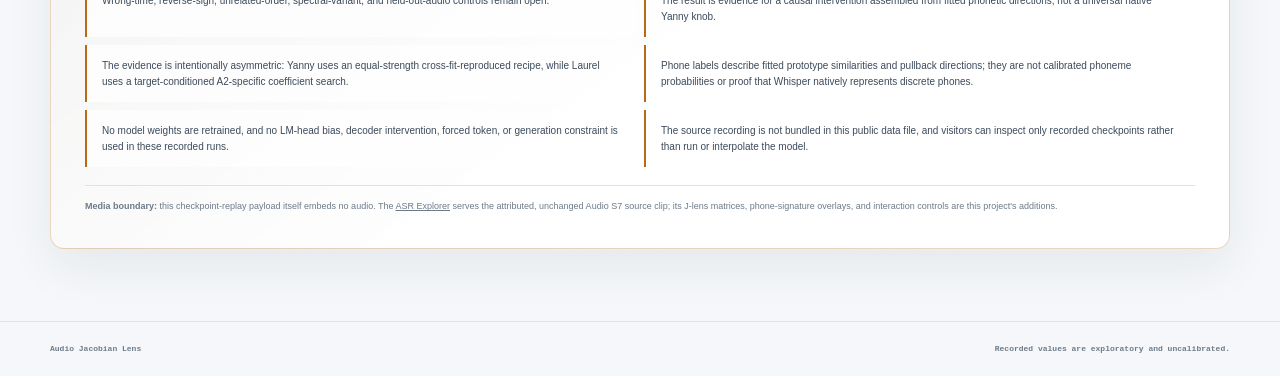
==== commit c451ff4a: "Integrate recorded Laurel Yanny ASR replay" ====
--- a/web/steering.html
+++ b/web/steering.html
@@ -44,8 +44,9 @@
         <div><span>Model</span><strong id="model-label">Loading…</strong></div>
         <div><span>Baseline</span><strong id="baseline-label">Loading…</strong></div>
         <div><span>Evidence</span><strong>Single ambiguous clip</strong></div>
-        <a id="source-link" href="https://hrbosker.github.io/demos/laurel-yanny/" target="_blank" rel="noreferrer"><span>Source recording</span><strong>Original demo ↗</strong></a>
+        <a id="source-link" href="https://hrbosker.github.io/demos/laurel-yanny/" target="_blank" rel="noreferrer"><span>Audio S7 · CC BY 4.0</span><strong>Bosker demo ↗</strong></a>
       </section>
+      <p class="source-rights"><strong>Recording attribution:</strong> exact Audio S7 is republished unchanged in the <a href="/?sample=asr-laurel-yanny">full ASR Explorer</a> from Hans Rutger Bosker's <a href="https://hrbosker.github.io/demos/laurel-yanny/" target="_blank" rel="noreferrer">Laurel or Yanny? demo</a>, using the demo page's <a href="https://creativecommons.org/licenses/by/4.0/" target="_blank" rel="noreferrer">CC BY 4.0</a> notice; see <a href="https://doi.org/10.1121/1.5070144" target="_blank" rel="noreferrer">Bosker (2018)</a>. Bosker describes the underlying clip as originating from Vocabulary.com; that is source history, not a separate permission claim. The J-lens overlays and cached model results are this project's work.</p>
 
       <div id="load-status" class="load-status" role="status" aria-live="polite">
         <span class="loader" aria-hidden="true"></span>
@@ -151,7 +152,7 @@
           <p class="eyebrow">INTERPRETATION BOUNDARY</p>
           <h2 id="interpretation-title">A causal existence result, not a universal word knob.</h2>
           <div id="caveat-list" class="caveat-list"></div>
-          <p class="source-rights"><strong>Media boundary:</strong> the original Laurel/Yanny audio is not embedded or redistributed here. This page displays only a schematic timing axis and cached numerical results.</p>
+          <p class="source-rights"><strong>Media boundary:</strong> this checkpoint-replay payload itself embeds no audio. The <a href="/?sample=asr-laurel-yanny">ASR Explorer</a> serves the attributed, unchanged Audio S7 source clip; its J-lens matrices, phone-signature overlays, and interaction controls are this project's additions.</p>
         </section>
       </section>
 
